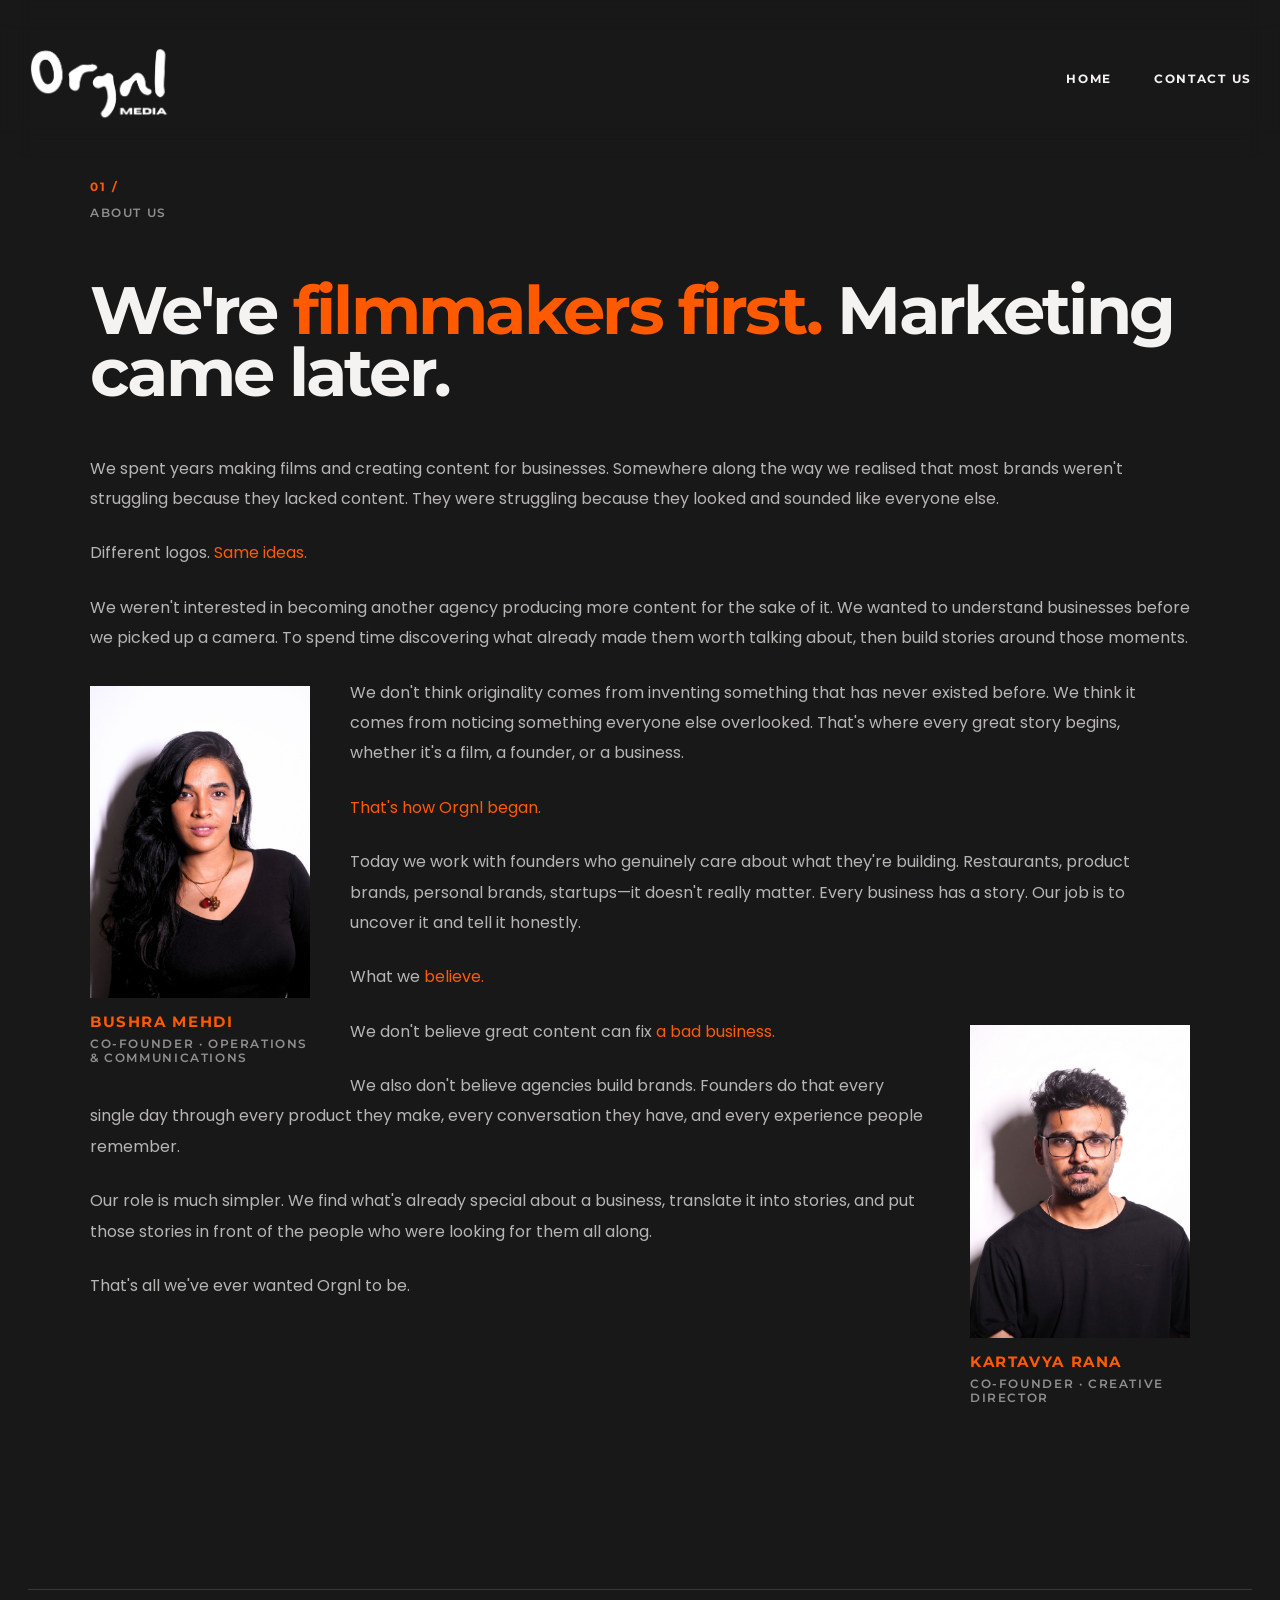
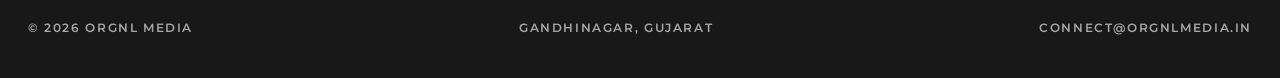
==== pages/about.html @ 50fe2b60 "Add files via upload" ====
<!DOCTYPE html>

<html lang="en">

<head>

    <meta charset="UTF-8">

    <meta name="viewport" content="width=device-width, initial-scale=1.0">

    <title>About Us | Orgnl Media</title>

    <link rel="stylesheet" href="../css/style.css">

</head>

<body>

<!-- =========================================================
     HEADER
========================================================= -->

<header>

    <div class="container">

        <a href="../index.html" class="logo">

            <img
                src="../assets/images/logo.png"
                alt="Orgnl Media"
            >

        </a>

        <nav>

            <a href="../index.html">
                Home
            </a>

            <a href="contact.html">
                Contact Us
            </a>

        </nav>

    </div>

</header>



<!-- =========================================================
     ABOUT
========================================================= -->

<section class="about-article">

    <div class="container">

        <article class="article">

            <span class="section-number">
                01 /
            </span>

            <span class="section-label">
                About Us
            </span>

            <h1>

    We're <span>filmmakers first.</span>
Marketing came later.

</h1>

        


            <p>

                We spent years making films and creating content for businesses.
                Somewhere along the way we realised that most brands weren't
                struggling because they lacked content. They were struggling
                because they looked and sounded like everyone else.

            </p>

            <p>

                Different logos.
                <span>Same ideas.</span>

            </p>

            <p>

                We weren't interested in becoming another agency producing more
                content for the sake of it. We wanted to understand businesses
                before we picked up a camera. To spend time discovering what
                already made them worth talking about, then build stories around
                those moments.

            </p>


            <!-- IMAGE -->

            <figure class="article-image image-left">

                <img
                    src="../assets/images/bushra-headshot.jpg"
                    alt="Bushra Mehdi"
                >

                <figcaption>

                    <strong>Bushra Mehdi</strong>
                    Co-founder · Operations & Communications

                </figcaption>

            </figure>


            <p>

                We don't think originality comes from inventing something that
                has never existed before. We think it comes from noticing
                something everyone else overlooked. That's where every great
                story begins, whether it's a film, a founder, or a business.

            </p>

            <p>

                <span>That's how Orgnl began.</span>

            </p>

            <p>

                Today we work with founders who genuinely care about what
                they're building. Restaurants, product brands, personal brands,
                startups—it doesn't really matter. Every business has a story.
                Our job is to uncover it and tell it honestly.

            </p>



            <p>

                What we
                <span>believe.</span>

            </p>


            <!-- IMAGE -->

            <figure class="article-image image-right">

                <img
                    src="../assets/images/kartavya-headshot.jpg"
                    alt="Kartavya Rana"
                >

                <figcaption>

                    <strong>Kartavya Rana</strong>
                    Co-founder · Creative Director

                </figcaption>

            </figure>


            <p>

                We don't believe great content can fix
                <span>a bad business.</span>

            </p>

            <p>

                We also don't believe agencies build brands.
                Founders do that every single day through every
                product they make, every conversation they have,
                and every experience people remember.

            </p>

            <p>

                Our role is much simpler. We find what's already
                special about a business, translate it into stories,
                and put those stories in front of the people who
                were looking for them all along.

            </p>

            <p>

                That's all we've ever wanted Orgnl to be.

            </p>

        </article>

    </div>

</section>



<!-- =========================================================
     FOOTER
========================================================= -->

<footer class="footer">

    <div class="container">

        <div class="footer-divider"></div>

        <div class="footer-bottom">

            <p>
                © 2026 ORGNL MEDIA
            </p>

            <p>
                Gandhinagar, Gujarat
            </p>

            <a href="mailto:connect@orgnlmedia.in">
                connect@orgnlmedia.in
            </a>

        </div>

    </div>

</footer>

</body>

</html>
---- css/style.css ----
/* =========================================================
   ORGNL MEDIA
   STYLE SHEET
========================================================= */


/* =========================================================
   GOOGLE FONTS
========================================================= */

@import url('https://fonts.googleapis.com/css2?family=Montserrat:wght@400;500;600;700;800&family=Poppins:wght@300;400;500&display=swap');


/* =========================================================
   ROOT
========================================================= */

:root{

    /* COLORS */

    --bg:#181818;
--cream:#F4F3F1;
    --black:#181818;
    --white:#FFFFFF;
    --orange:#FF5A00;
    --grey:#787878;
    --line:#D9D4CF;


    /* TYPOGRAPHY */

    --heading:'Montserrat',sans-serif;
    --body:'Poppins',sans-serif;


    /* LAYOUT */

    --container:1280px;

    --section-space:140px;

    --radius:0px;

    --transition:.35s ease;

}


/* =========================================================
   RESET
========================================================= */

*,
*::before,
*::after{

    margin:0;
    padding:0;
    box-sizing:border-box;

}

html{

    scroll-behavior:smooth;

}

body{

    
     background:var(--cream);
    color:var(--black);

    font-family:var(--body);

    overflow-x:hidden;

    -webkit-font-smoothing:antialiased;
    text-rendering:optimizeLegibility;

}

img{

    display:block;
    width:100%;
    height:auto;

}

a{

    color:inherit;
    text-decoration:none;

}

ul{

    list-style:none;

}



/* =========================================================
   SELECTION
========================================================= */

::selection{

    background:var(--orange);
    color:var(--white);

}

::-moz-selection{

    background:var(--orange);
    color:var(--white);

}



/* =========================================================
   TYPOGRAPHY
========================================================= */

h1,
h2,
h3,
h4,
h5,
h6{

    font-family:var(--heading);

    font-weight:700;

    line-height:1;

}

p{

    font-size:1rem;

    line-height:1.8;

    color:var(--grey);

}



/* =========================================================
   GLOBAL
========================================================= */

.container{

    width:100%;

    max-width:1280px;

    margin:0 auto;

    padding:0 28px;

}


section{

    padding:var(--section-space) 0;

}

.section-number{

    display:block;

    margin-bottom:10px;

    font-family:var(--heading);

    font-size:.72rem;

    font-weight:700;

    letter-spacing:.16em;

    color:var(--orange);

}

.section-label{

    display:block;

    margin-bottom:28px;

    font-family:var(--heading);

    font-size:.72rem;

    font-weight:600;

    letter-spacing:.14em;

    text-transform:uppercase;

    color:var(--grey);

}



/* =========================================================
   HEADER
========================================================= */
header{

    position:fixed;

    top:0;
    left:0;

    width:100%;

    z-index:1000;

    padding:34px 0;

    background:rgba(24,24,24,.85);

    backdrop-filter:blur(16px);

}

header nav a{

    color:var(--cream);

}

header nav a:hover{

    color:var(--orange);

}

.logo img{
    filter: brightness(0) invert(1);
}

header .container{

    display:flex;

    justify-content:space-between;

    align-items:center;

}

.logo{

    width:150px;

}

.logo img{

    width:100%;

}

nav{

    display:flex;

    align-items:center;

    gap:42px;

}

nav a{

    position:relative;

    font-family:var(--heading);

    font-size:.76rem;

    font-weight:700;

    letter-spacing:.14em;

    text-transform:uppercase;

    transition:var(--transition);

}

nav a::after{

    content:"";

    position:absolute;

    left:0;
    bottom:-8px;

    width:0;

    height:2px;

    background:var(--orange);

    transition:var(--transition);

}

nav a:hover{

    color:var(--orange);

}

nav a:hover::after{

    width:100%;

}


/* =========================================================
   HERO
========================================================= */

.hero{

    min-height:100vh;

    display:flex;
    align-items:center;

    padding:180px 0 120px;

    background:#181818;

    color:var(--cream);

}

.hero-container{

    display:grid;
    grid-template-columns:520px 1fr;

    gap:90px;

    align-items:center;

}



/* =========================================================
   LEFT
========================================================= */

.hero-content{

    max-width:500px;

}

.hero-small{

    margin-bottom:12px;

    font-family:var(--heading);

    font-size:.9rem;

    font-weight:600;

    letter-spacing:.08em;

color:rgba(244,243,241,.75);
}

.hero-label{

    margin-bottom:34px;

    font-size:4.8rem;

    line-height:.9;

    letter-spacing:-.04em;

    text-transform:uppercase;

}

.hero-hand{

    width:70px;

    margin-bottom:40px;

}

.hero h1{

    margin-bottom:28px;

    font-size:3.4rem;

    line-height:1.02;

    letter-spacing:-.04em;

}

.hero-description{

    max-width:420px;

    font-size:1rem;

    line-height:1;

    color:rgba(244,243,241,.72);

    margin-top: 2rem;

}

.hero-label{

    color:var(--cream);

}

.hero h2{

    color:var(--cream);

}


/* =========================================================
   RIGHT
========================================================= */

.hero-image{

    display:flex;

    justify-content:flex-end;

}

.hero-image img{

    width:100%;

    max-width:760px;

}



/* =========================================================
   RESPONSIVE
========================================================= */

@media(max-width:1100px){

    .hero-container{

        grid-template-columns:1fr;

        gap:70px;

    }

    .hero-image{

        justify-content:center;

        order:-1;

    }

    .hero-content{

        max-width:100%;

    }

}


@media(max-width:768px){

    .hero{

        padding:140px 0 80px;

    }

    .hero-label{

        font-size:3.3rem;

    }

    .hero-hand{

        width:55px;

        margin-bottom:30px;

    }

    .hero h1{

        font-size:2.3rem;

    }

    .hero-description{

        font-size:.92rem;

    }

}

/* =========================================================
   WHAT WE DO
========================================================= */

.services{

    padding:140px 0;

    background:var(--cream);

    color:var(--black);

}

.services .container{

    max-width:1280px;

}



/* =========================================================
   HEADING
========================================================= */

.services-heading{

    max-width:560px;

}

.services-heading .section-number{

    color:var(--orange);

}

.services-heading h2{

    margin:12px 0 18px;

    font-size:4rem;

    line-height:.95;

    color:var(--black);

}

.services-intro{

    max-width:470px;

    color:var(--grey);

}



/* =========================================================
   FEATURE IMAGE
========================================================= */

.services-image{

    display:flex;

    justify-content:flex-end;

    margin:-140px 0 70px;

}

.services-image img{

    width:100%;

    max-width:330px;

    height:auto;

    display:block;

    object-fit:cover;

}



/* =========================================================
   GRID
========================================================= */

.services-grid{

    display:grid;

    grid-template-columns:1fr 1.35fr;

    gap:22px;

}



/* =========================================================
   CARD
========================================================= */

.service-card{

    display:flex;

    flex-direction:column;

    justify-content:space-between;

    min-height:430px;

    padding:42px;

    background:var(--cream);

    border:1px solid var(--black);

    transition:var(--transition);

}

.service-card:hover{

    background:var(--black);

    color:var(--cream);

    transform:translateY(-6px);

}

.service-card:hover .service-type{

    color:rgba(244,243,241,.7);

}

.service-card:hover .service-list{

    border-color:rgba(244,243,241,.2);

}

.service-card:hover .service-list div{

    border-color:rgba(244,243,241,.2);

}



/* =========================================================
   CARD TOP
========================================================= */

.service-top{

    display:flex;

    justify-content:space-between;

    align-items:center;

}

.service-count{

    font-family:var(--heading);

    font-size:.75rem;

    font-weight:700;

    letter-spacing:.16em;

    color:var(--orange);

}

.service-type{

    font-family:var(--heading);

    font-size:.72rem;

    text-transform:uppercase;

    letter-spacing:.14em;

    color:var(--grey);

}



/* =========================================================
   TITLES
========================================================= */

.service-card h3{

    margin:55px 0;

    font-size:2.35rem;

    line-height:.95;

}



/* =========================================================
   LIST
========================================================= */

.service-list{

    display:grid;

    border-top:1px solid var(--line);

}

.service-list div{

    padding:16px 0;

    border-bottom:1px solid var(--line);

    font-size:.9rem;

}



/* =========================================================
   ORANGE CARD
========================================================= */

.service-orange{

    background:var(--orange);

    border-color:var(--orange);

}

.service-orange .service-count{

    color:var(--black);

}

.service-orange .service-type{

    color:rgba(0,0,0,.6);

}

.service-orange:hover{

    background:#ff6c21;

    color:var(--black);

}

.service-orange:hover .service-type{

    color:rgba(0,0,0,.6);

}

.service-orange:hover .service-list{

    border-color:rgba(0,0,0,.2);

}

.service-orange:hover .service-list div{

    border-color:rgba(0,0,0,.2);

}



/* =========================================================
   WIDE CARD
========================================================= */

.service-wide{

    grid-column:1/-1;

    min-height:300px;

}

.service-wide-content{

    display:grid;

    grid-template-columns:420px 1fr;

    gap:70px;

    align-items:end;

}

.service-wide h3{

    margin:0;

}

.service-wide .service-list{

    margin-top:0;

}



/* =========================================================
   TABLET
========================================================= */

@media(max-width:991px){

    .services-grid{

        grid-template-columns:1fr;

    }

    .service-wide{

        grid-column:auto;

    }

    .service-wide-content{

        display:block;

    }

    .service-wide h3{

        margin-bottom:45px;

    }

}



/* =========================================================
   MOBILE
========================================================= */

@media(max-width:768px){

    .services{

        padding:90px 0;

    }

    .services-heading{

        max-width:100%;

    }

    .services-heading h2{

        font-size:2.8rem;

    }

    .services-intro{

        max-width:100%;

    }

    .services-image{

        justify-content:center;

        margin:40px 0 50px;

    }

    .services-image img{

        max-width:100%;

    }

    .service-card{

        min-height:auto;

        padding:30px;

    }

    .service-card h3{

        margin:40px 0;

        font-size:2rem;

    }

    .service-wide-content{

        display:block;

    }

}

/* =========================================================
   PORTFOLIO
========================================================= */

.portfolio{

    background:var(--black);
    color:var(--cream);

}

.portfolio .container{

    max-width:1280px;

}

.portfolio-grid{

    display:grid;

    grid-template-columns:minmax(320px, 430px) minmax(300px, 500px);

    justify-content:space-between;

    gap:80px;

    align-items:center;

}



/* =========================================================
   LEFT
========================================================= */

.portfolio-content{

    max-width:430px;

}

.portfolio .section-number{

    color:var(--orange);

}

.portfolio .section-label{

    color:rgba(244,243,241,.55);

}

.portfolio-content h2{

    margin:18px 0 26px;

    font-size:4rem;

    line-height:.95;

    color:var(--cream);

}

.portfolio-content p{

    margin-bottom:45px;

    max-width:400px;

    color:rgba(244,243,241,.72);

}



/* =========================================================
   BUTTON
========================================================= */

.portfolio-button{

    display:inline-flex;

    align-items:center;
    justify-content:center;

    padding:16px 34px;

    border:1px solid var(--cream);

    background:transparent;

    color:var(--cream);

    font-family:var(--heading);

    font-size:.72rem;

    font-weight:700;

    letter-spacing:.14em;

    text-transform:uppercase;

    transition:var(--transition);

}

.portfolio-button:hover{

    background:var(--orange);

    border-color:var(--orange);

    color:var(--black);

}



/* =========================================================
   IMAGE
========================================================= */

.portfolio-image{

    display:flex;

    justify-content:flex-end;

    align-items:center;

}

.portfolio-image img{

    width:100%;

    max-width:430px;

    height:auto;

    object-fit:contain;

    transition:transform .35s ease;

}

.portfolio-image:hover img{

    transform:translateY(-8px);

}

.mobile-image{

    display:none;

}

.desktop-image{

    display:flex;

}


/* =========================================================
   RESPONSIVE
========================================================= */


@media(max-width:992px){

    .portfolio-grid{

        grid-template-columns:1fr;

        gap:40px;

    }

    .desktop-image{

        display:none;

    }

    .mobile-image{

        display:flex;

        justify-content:center;

        margin:40px 0;

    }

    .mobile-image img{

        max-width:300px;

    }

    .portfolio-content{

        max-width:100%;

    }

}


/* =========================================================
   CONTACT
========================================================= */

.contact{

    background:var(--cream);
    color:var(--black);

}

.contact .container{

    max-width:1280px;

}

.contact-heading{

    margin-bottom:70px;

}

.contact h2{

    margin:16px 0 20px;

    font-size:3.8rem;
    line-height:.95;

}

.contact-copy{

    max-width:480px;

}



/* =========================================================
   GRID
========================================================= */

.contact-grid{

    display:grid;

    grid-template-columns:repeat(4,1fr);

    gap:0;

    border:1px solid var(--black);

    border-right:none;

}



/* =========================================================
   CARD
========================================================= */

.contact-card{

    display:flex;

    flex-direction:column;

    justify-content:flex-start;

    min-height:260px;

    padding:28px;

    background:var(--cream);

    border-right:1px solid var(--black);

    color:var(--black);

    transition:
        background .25s ease,
        color .25s ease;

}

.contact-card:hover{

    background:var(--orange);

}



/* =========================================================
   ICON
========================================================= */

.contact-icon{

    position:relative;

    width:26px;
    height:26px;

    margin-bottom:26px;

}

.contact-icon img{

    position:absolute;

    inset:0;

    width:100%;
    height:100%;

    object-fit:contain;

    transition:opacity .18s ease;

}

.icon-default{

    opacity:1;

}

.icon-hover{

    opacity:0;

}

.contact-card:hover .icon-default{

    opacity:0;

}

.contact-card:hover .icon-hover{

    opacity:1;

}



/* =========================================================
   TEXT
========================================================= */

.contact-card h3{

    margin-bottom:18px;

    font-family:var(--heading);

    font-size:.72rem;

    font-weight:700;

    letter-spacing:.16em;

    text-transform:uppercase;

}

.contact-card p{

    margin-top:auto;

    color:var(--grey);

    font-size:.88rem;

    line-height:1.75;

    transition:color .25s ease;

}

.contact-card:hover p{

    color:rgba(0,0,0,.72);

}



/* =========================================================
   RESPONSIVE
========================================================= */

@media(max-width:900px){

    .contact-grid{

        grid-template-columns:repeat(2,1fr);

        border-bottom:none;

    }

    .contact-card{

        border-bottom:1px solid var(--black);

    }

}

@media(max-width:640px){

    .contact{

        padding:90px 0;

    }

    .contact h2{

        font-size:2.6rem;

    }

    .contact-card{

        min-height:220px;

        padding:22px;

    }

    .contact-icon{

        width:22px;
        height:22px;

        margin-bottom:22px;

    }

    .contact-card p{

        font-size:.82rem;

    }

}


/* =========================================================
   FOOTER
========================================================= */

.footer{

    background:var(--black);

    color:var(--cream);

    padding:40px 0;

}

.footer .container{

    max-width:1280px;

}

.footer-divider{

    width:100%;
    height:1px;

    background:rgba(244,243,241,.15);

    margin-bottom:28px;

}

.footer-bottom{

    display:flex;

    justify-content:space-between;

    align-items:center;

    gap:24px;

}

.footer-bottom p,
.footer-bottom a{

    font-family:var(--heading);

    font-size:.72rem;

    font-weight:600;

    letter-spacing:.14em;

    text-transform:uppercase;

    color:rgba(244,243,241,.65);

    transition:var(--transition);

}

.footer-bottom a:hover{

    color:var(--orange);

}

@media(max-width:768px){

    .footer{

        padding:32px 0;

    }

    .footer-bottom{

        flex-direction:column;

        align-items:flex-start;

        gap:12px;

    }

}


/* =========================================================
   ABOUT ARTICLE
========================================================= */

.about-article{

    background:var(--black);

    color:var(--cream);

    padding:180px 0 120px;

}

.about-article .container{

    width:min(95%, 1400px);

    margin:0 auto;

}

.about-article .section-number{

    display:block;

    margin-bottom:12px;

    color:var(--orange);

}

.about-article .section-label{

    display:block;

    margin-bottom:60px;

    color:rgba(244,243,241,.55);

}



/* =========================================================
   ARTICLE
========================================================= */

.article{

    width:100%;

    max-width:1100px;

    margin:0 auto;

}

.article h1{

    margin-bottom:50px;

    font-size:4.2rem;

    line-height:.92;

    letter-spacing:-.04em;

    color:var(--cream);

}

.article h1 span,
.article h2 span,
.article p span{

    color:var(--orange);

}

.article h2{

    margin:100px 0 36px;

    font-size:3.2rem;

    line-height:.95;

    color:var(--cream);

}

.article p{

    max-width:none;

    margin-bottom:24px;

    font-size:1rem;

    line-height:1.9;

    color:rgba(244,243,241,.72);

}



/* =========================================================
   IMAGES
========================================================= */

.article-image{

    width:220px;

    display:block;

    margin:0;

}

.article-image img{

    width:100%;

    display:block;

}

.image-left{

    float:left;

    margin:8px 40px 24px 0;

}

.image-right{

    float:right;

    margin:8px 0 24px 40px;

}

.article::after{

    content:"";

    display:block;

    clear:both;

}



/* =========================================================
   CAPTION
========================================================= */

.article figcaption{

    margin-top:14px;

}

.article figcaption strong{

    display:block;

    margin-bottom:6px;

    color:var(--orange);

    font-size:.95rem;

}

.article figcaption{

    font-family:var(--heading);

    font-size:.72rem;

    font-weight:600;

    letter-spacing:.14em;

    text-transform:uppercase;

    color:rgba(244,243,241,.55);

}



/* =========================================================
   RESPONSIVE
========================================================= */

@media(max-width:991px){

    .about-article{

        padding:150px 0 90px;

    }

    .about-article .container{

        width:min(90%, 700px);

    }

    .article{

        max-width:100%;

    }

    .article h1{

        font-size:3.5rem;
        max-width: 420px;

    }

    .article h2{

        font-size:2.6rem;

    }

}

@media(max-width:768px){

    .about-article{

        padding:130px 0 80px;

    }

   .about-article .container{

    width:100%;

    max-width:1280px;

    padding:0 28px;

}

    .article h1{

        font-size:2.7rem;
        max-width: 420px;

    }

    .article h2{

        margin:70px 0 28px;

        font-size:2.1rem;

    }

    .article p{

        font-size:.95rem;

        line-height:1.8;

    }

    .article-image{

        float:none;

        width:180px;

        margin:40px auto;

    }

    .image-left,
    .image-right{

        margin-left:auto;

        margin-right:auto;

    }

}

/* =========================================================
   CONTACT PAGE
========================================================= */

.contact-page{

    background:var(--cream);

    color:var(--black);

    min-height:100vh;

    padding:180px 0 120px;

}

.contact-page .container{

   width:min(95%, 1400px);

    margin:0 auto;


}

.contact-page .section-number{

    margin-bottom:24px;

}

.contact-page h1{

    max-width:700px;

    font-size:4.2rem;

    line-height:.92;

    letter-spacing:-.04em;
    margin: 16px 0;


  color:var(--black);
}

.contact-intro{

    max-width:620px;

    margin-bottom:70px;

 color:var(--grey);
}



/* =========================================================
   FORM
========================================================= */


.contact-form{

    max-width:760px;

    margin-top:90px;

    display:flex;

    flex-direction:column;

    gap:48px;

}
.form-group{

    display:flex;

    flex-direction:column;

}

.form-group label{

    margin-bottom:14px;

    font-family:var(--heading);

    font-size:.72rem;

    font-weight:700;

    letter-spacing:.16em;

    text-transform:uppercase;

    color:rgba(24,24,24,.65);

}

.form-group label span{

  color:var(--grey);
}

.form-group input,
.form-group textarea{

    width:100%;

    padding:18px 0;

    background:none;

    border:none;

    border-bottom:1px solid rgba(244,243,241,.18);

    color:var(--cream);

    font-family:var(--body);

    font-size:1rem;

    outline:none;

    transition:var(--transition);

}

.form-group textarea{

    resize:vertical;

    min-height:170px;

}

.form-group input,
.form-group textarea{

    width:100%;

    padding:18px 0;

    background:none;

    border:none;

    border-bottom:1px solid rgba(24,24,24,.25);

    color:var(--black);

    caret-color:var(--orange);

    font-family:var(--body);

    font-size:1rem;

    outline:none;

    transition:border-color .25s ease, color .25s ease;

}

.form-group input:focus,
.form-group textarea:focus{

    border-bottom:1px solid var(--orange);
       color:var(--orange);

}



/* =========================================================
   PLACEHOLDER
========================================================= */

::placeholder{

    color:rgba(24,24,24,.35);

}



/* =========================================================
   BUTTON
========================================================= */

.submit-button{

    width:fit-content;

    margin-top:20px;

    padding:16px 34px;

    border:1px solid var(--orange);

    background:transparent;

    color:var(--orange);

    font-family:var(--heading);

    font-size:.72rem;

    font-weight:700;

    letter-spacing:.16em;

    text-transform:uppercase;

    cursor:pointer;

    transition:var(--transition);

}

.submit-button:hover{

    background:var(--orange);

    color:var(--black);

}



/* =========================================================
   DIRECT EMAIL
========================================================= */

.contact-direct{

    margin-top:90px;

    padding-top:30px;

    border-top:1px solid rgba(24,24,24,.12);

}

.contact-direct p{

    margin-bottom:12px;

   color:var(--grey);
}

.contact-direct a{

    font-family:var(--heading);

    font-size:1rem;

    font-weight:700;

    letter-spacing:.04em;

 color:var(--black);
    transition:var(--transition);

}

.contact-direct a:hover{

    color:var(--orange);

}



/* =========================================================
   HEADER
========================================================= */

header{

    background:rgba(24,24,24,.88);

    backdrop-filter:blur(16px);

}

.logo img{

    filter:brightness(0) invert(1);

}

nav a{

    color:var(--cream);

}

nav a:hover{

    color:var(--orange);

}



/* =========================================================
   RESPONSIVE
========================================================= */

@media(max-width:768px){

    .contact-page{

        padding:140px 0 90px;

    }

    .contact-page h1{

        font-size:3rem;

    }

    .contact-intro{

        margin-bottom:50px;

    }

    .submit-button{

        width:100%;

    }

}
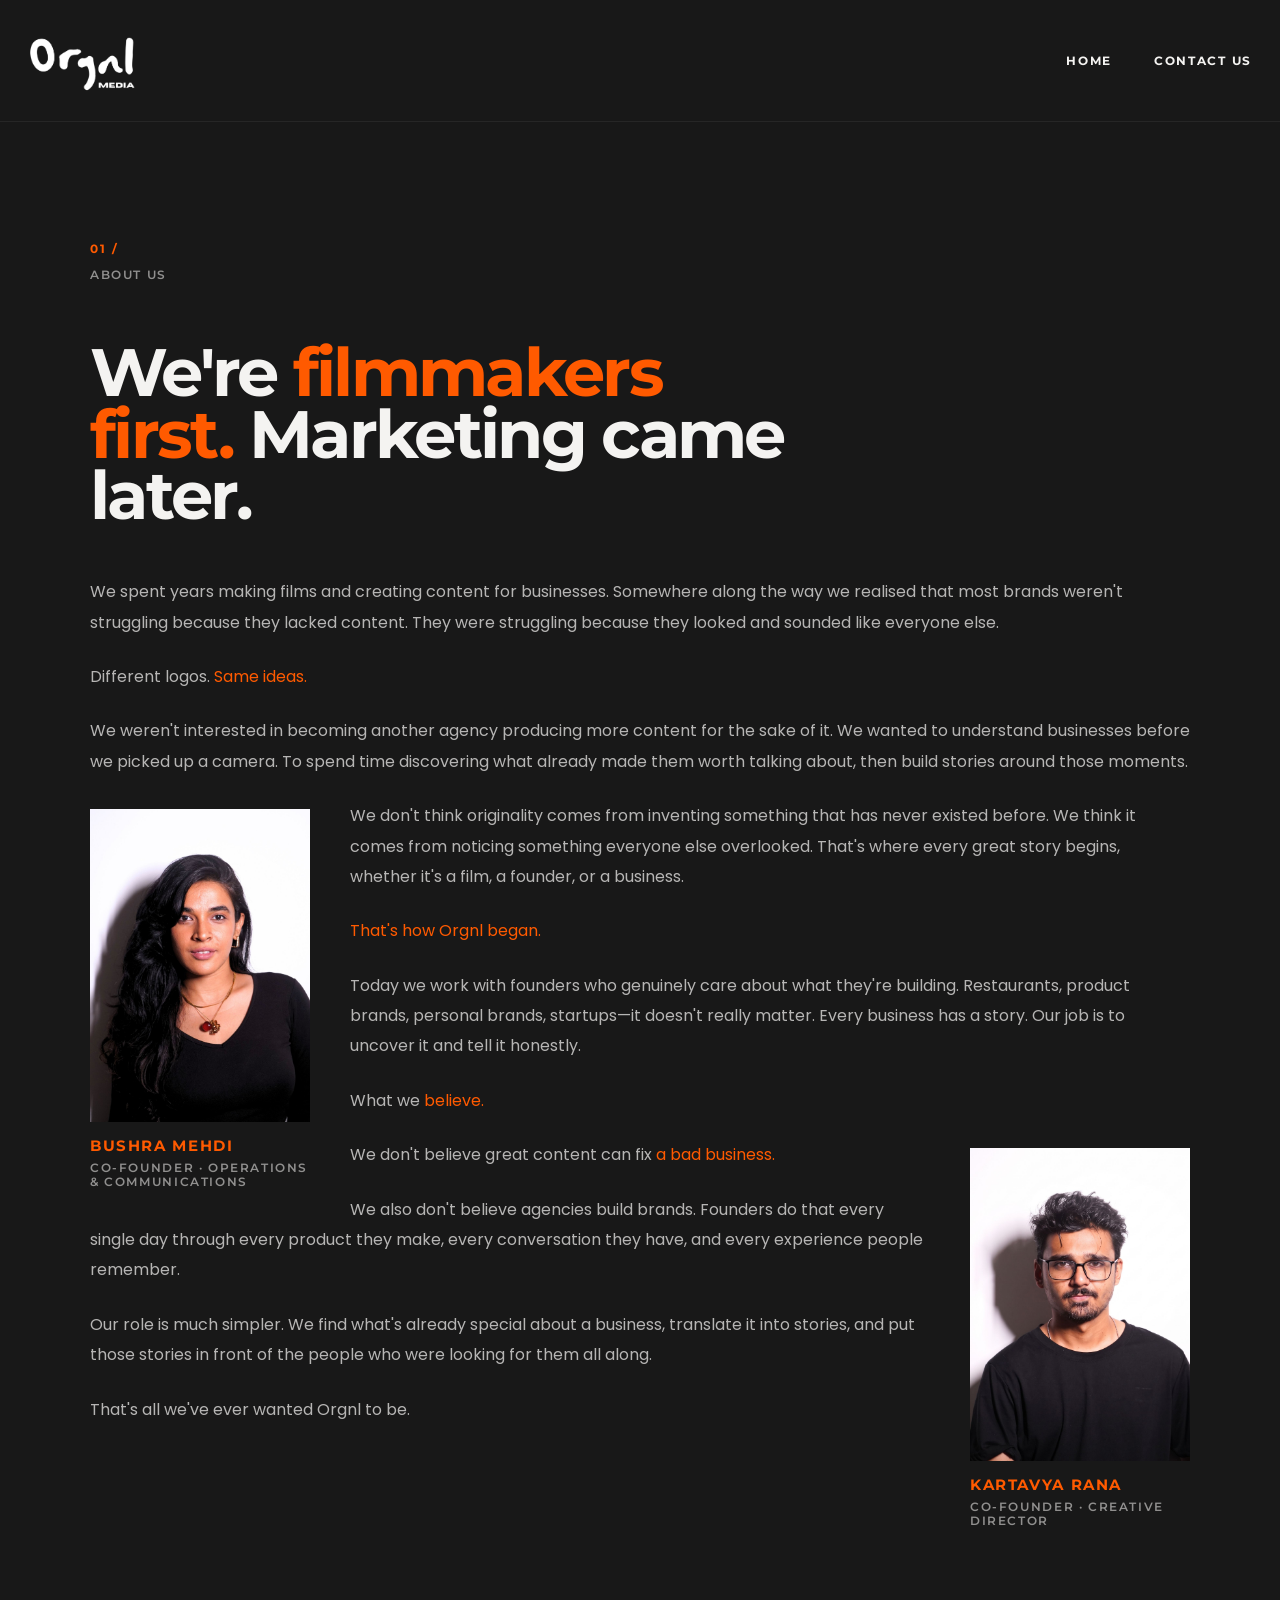
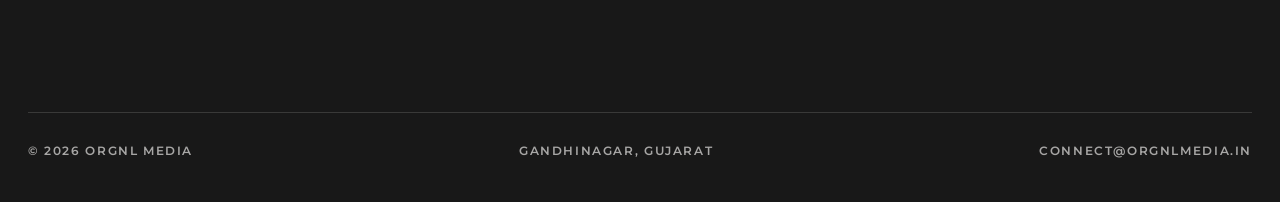
==== commit d25c43b3: "Update about.html" ====
--- a/pages/about.html
+++ b/pages/about.html
@@ -11,6 +11,33 @@
     <title>About Us | Orgnl Media</title>
 
     <link rel="stylesheet" href="../css/style.css">
+
+    
+     <!-- =========================================================
+         FAVICONS
+    ========================================================== -->
+
+    <link
+        rel="icon"
+        type="image/svg+xml"
+        href="assets/favicon/favicon.svg"
+    >
+
+    <link
+        rel="icon"
+        href="assets/favicon/favicon.ico"
+    >
+
+    <link
+        rel="apple-touch-icon"
+        href="assets/favicon/apple-touch-icon.png"
+    >
+
+    <link
+        rel="manifest"
+        href="assets/favicon/site.webmanifest"
+    >
+
 
 </head>
 
@@ -249,4 +276,4 @@
 
 </body>
 
-</html>+</html>
--- a/css/style.css
+++ b/css/style.css
@@ -224,20 +224,13 @@
 ========================================================= */
 header{
 
-    position:fixed;
-
-    top:0;
-    left:0;
-
     width:100%;
 
-    z-index:1000;
-
-    padding:34px 0;
-
-    background:rgba(24,24,24,.85);
-
-    backdrop-filter:blur(16px);
+    padding:26px 0;
+
+    background:var(--black);
+
+    border-bottom:1px solid rgba(255,255,255,.06);
 
 }
 
@@ -269,7 +262,7 @@
 
 .logo{
 
-    width:150px;
+    width:115px;
 
 }
 
@@ -345,14 +338,14 @@
 
 .hero{
 
-    min-height:100vh;
+    min-height:calc(100vh - 96px);
 
     display:flex;
     align-items:center;
 
-    padding:180px 0 120px;
-
-    background:#181818;
+    padding:70px 0 90px;
+
+    background:var(--black);
 
     color:var(--cream);
 
@@ -512,11 +505,13 @@
 
 @media(max-width:768px){
 
-    .hero{
-
-        padding:140px 0 80px;
-
-    }
+  .hero{
+
+    min-height:auto;
+
+    padding:50px 0 70px;
+
+}
 
     .hero-label{
 
@@ -528,7 +523,7 @@
 
         width:55px;
 
-        margin-bottom:30px;
+            margin:24px 0 30px;
 
     }
 
@@ -1449,8 +1444,30 @@
     .contact-card p{
 
         font-size:.82rem;
-
-    }
+        line-height:1.6;
+
+    word-break:break-word;
+
+    }
+
+   .phone-number{
+
+    white-space:nowrap;
+
+    font-size:.88rem;
+
+}
+   .hero{
+    padding:90px 0;
+}
+
+.about-article{
+    padding:90px 0;
+}
+
+.contact-page{
+    padding:90px 0;
+}
 
 }
 
@@ -1554,7 +1571,7 @@
 
     color:var(--cream);
 
-    padding:180px 0 120px;
+       padding:120px 0;
 
 }
 
@@ -1611,6 +1628,8 @@
     line-height:.92;
 
     letter-spacing:-.04em;
+   
+   max-width:700px;
 
     color:var(--cream);
 
@@ -1855,7 +1874,7 @@
 
     min-height:100vh;
 
-    padding:180px 0 120px;
+    padding:120px 0;
 
 }
 
@@ -2125,7 +2144,7 @@
 
 header{
 
-    background:rgba(24,24,24,.88);
+
 
     backdrop-filter:blur(16px);
 
@@ -2180,5 +2199,58 @@
         width:100%;
 
     }
-
-}
+   
+  
+    header{
+
+        padding:18px 0;
+
+    }
+
+    header .container{
+
+        display:flex;
+
+        justify-content:space-between;
+
+        align-items:center;
+
+        padding:0 18px;
+
+    }
+
+    .logo{
+
+        width:90px;
+
+        flex-shrink:0;
+
+    }
+
+    .logo img{
+
+        width:100%;
+
+    }
+
+    header nav{
+
+        display:flex;
+
+        gap:18px;
+
+        flex-shrink:1;
+
+    }
+
+    header nav a{
+
+        font-size:.68rem;
+
+        letter-spacing:.08em;
+
+        white-space:nowrap;
+
+    }
+
+}
